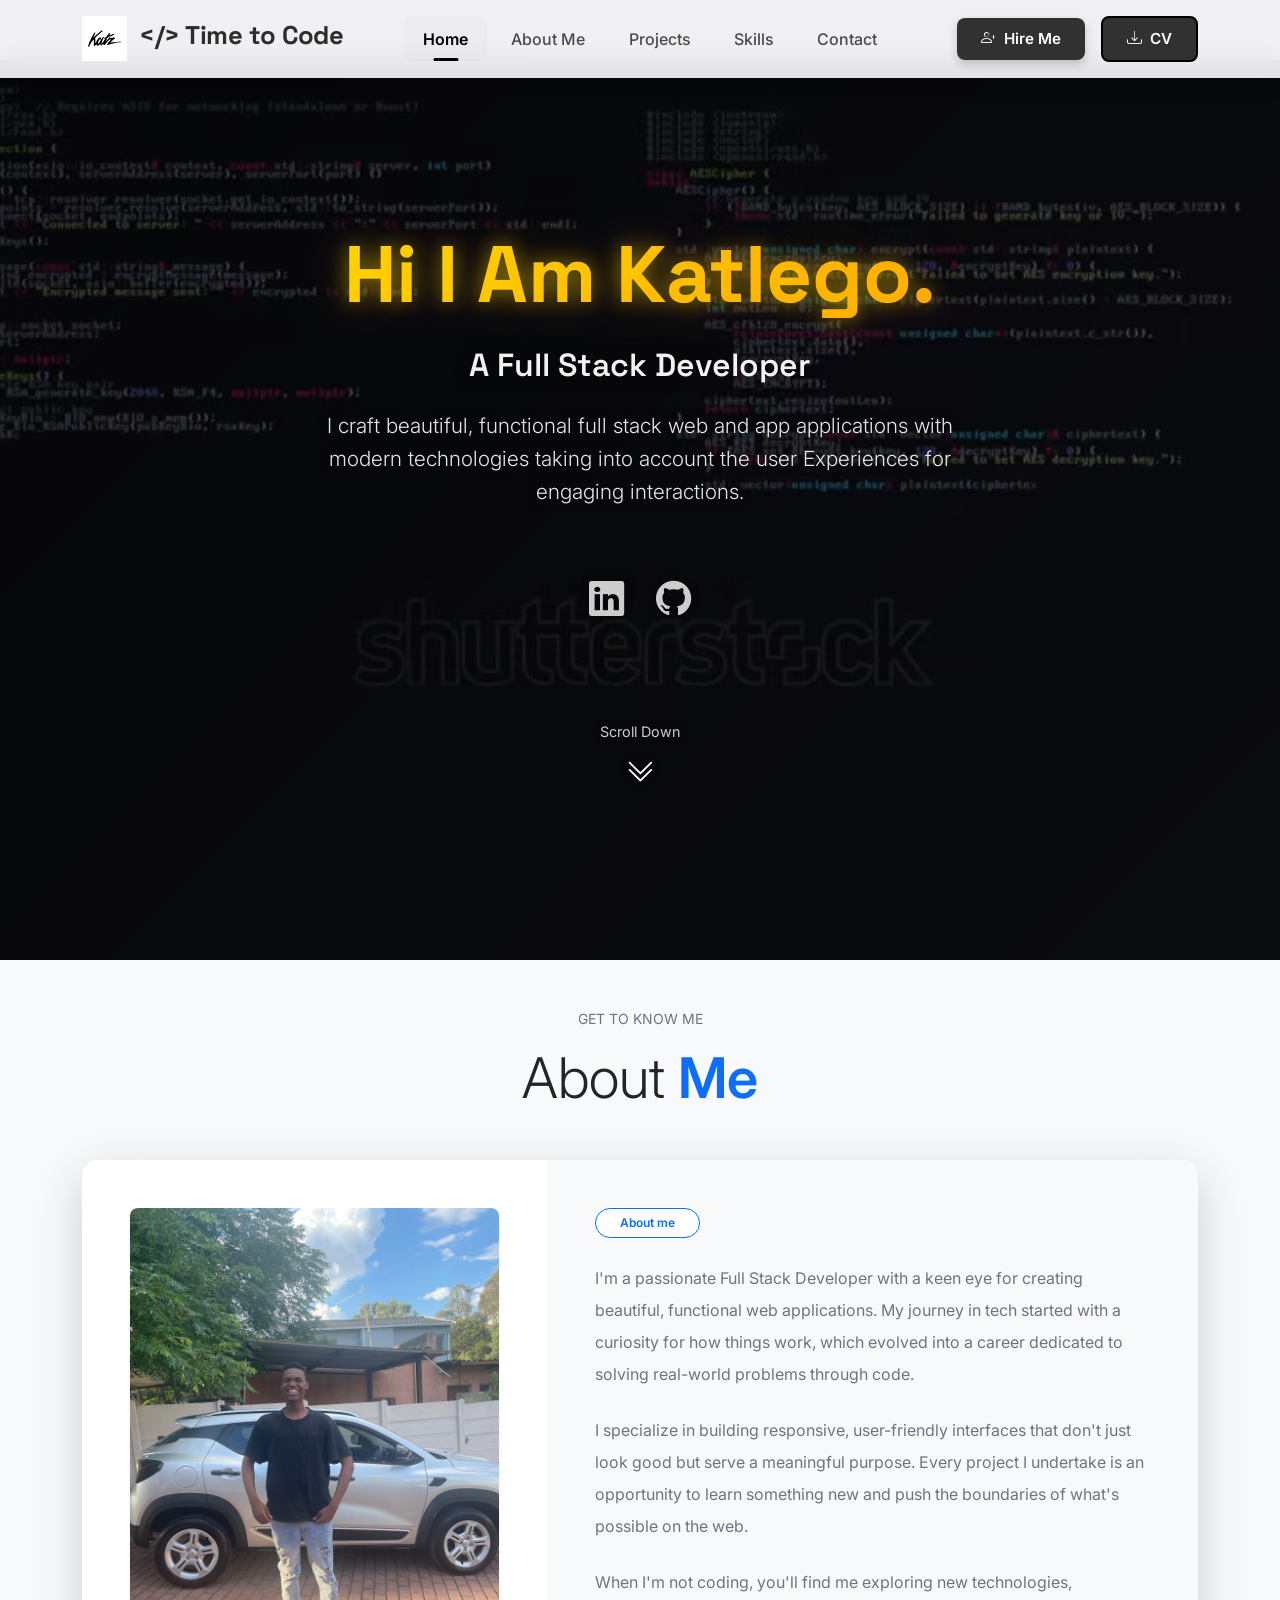
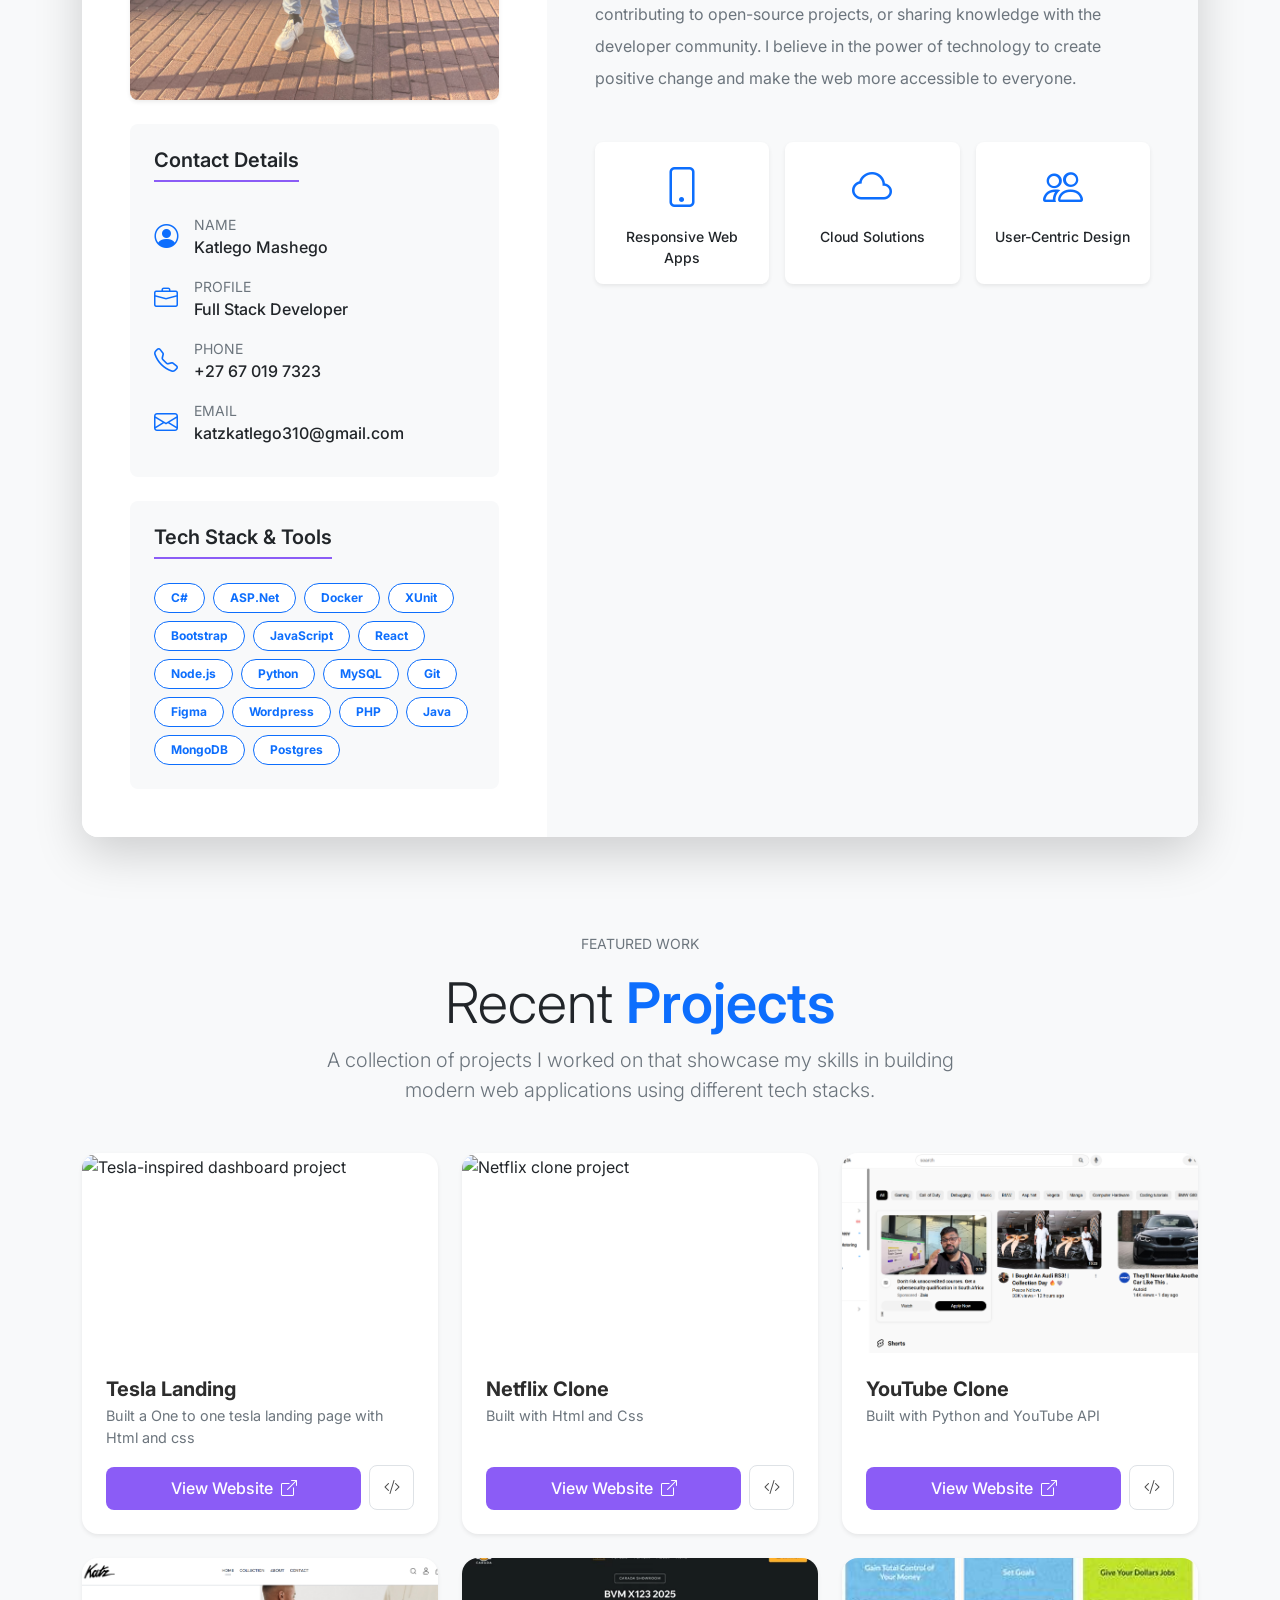
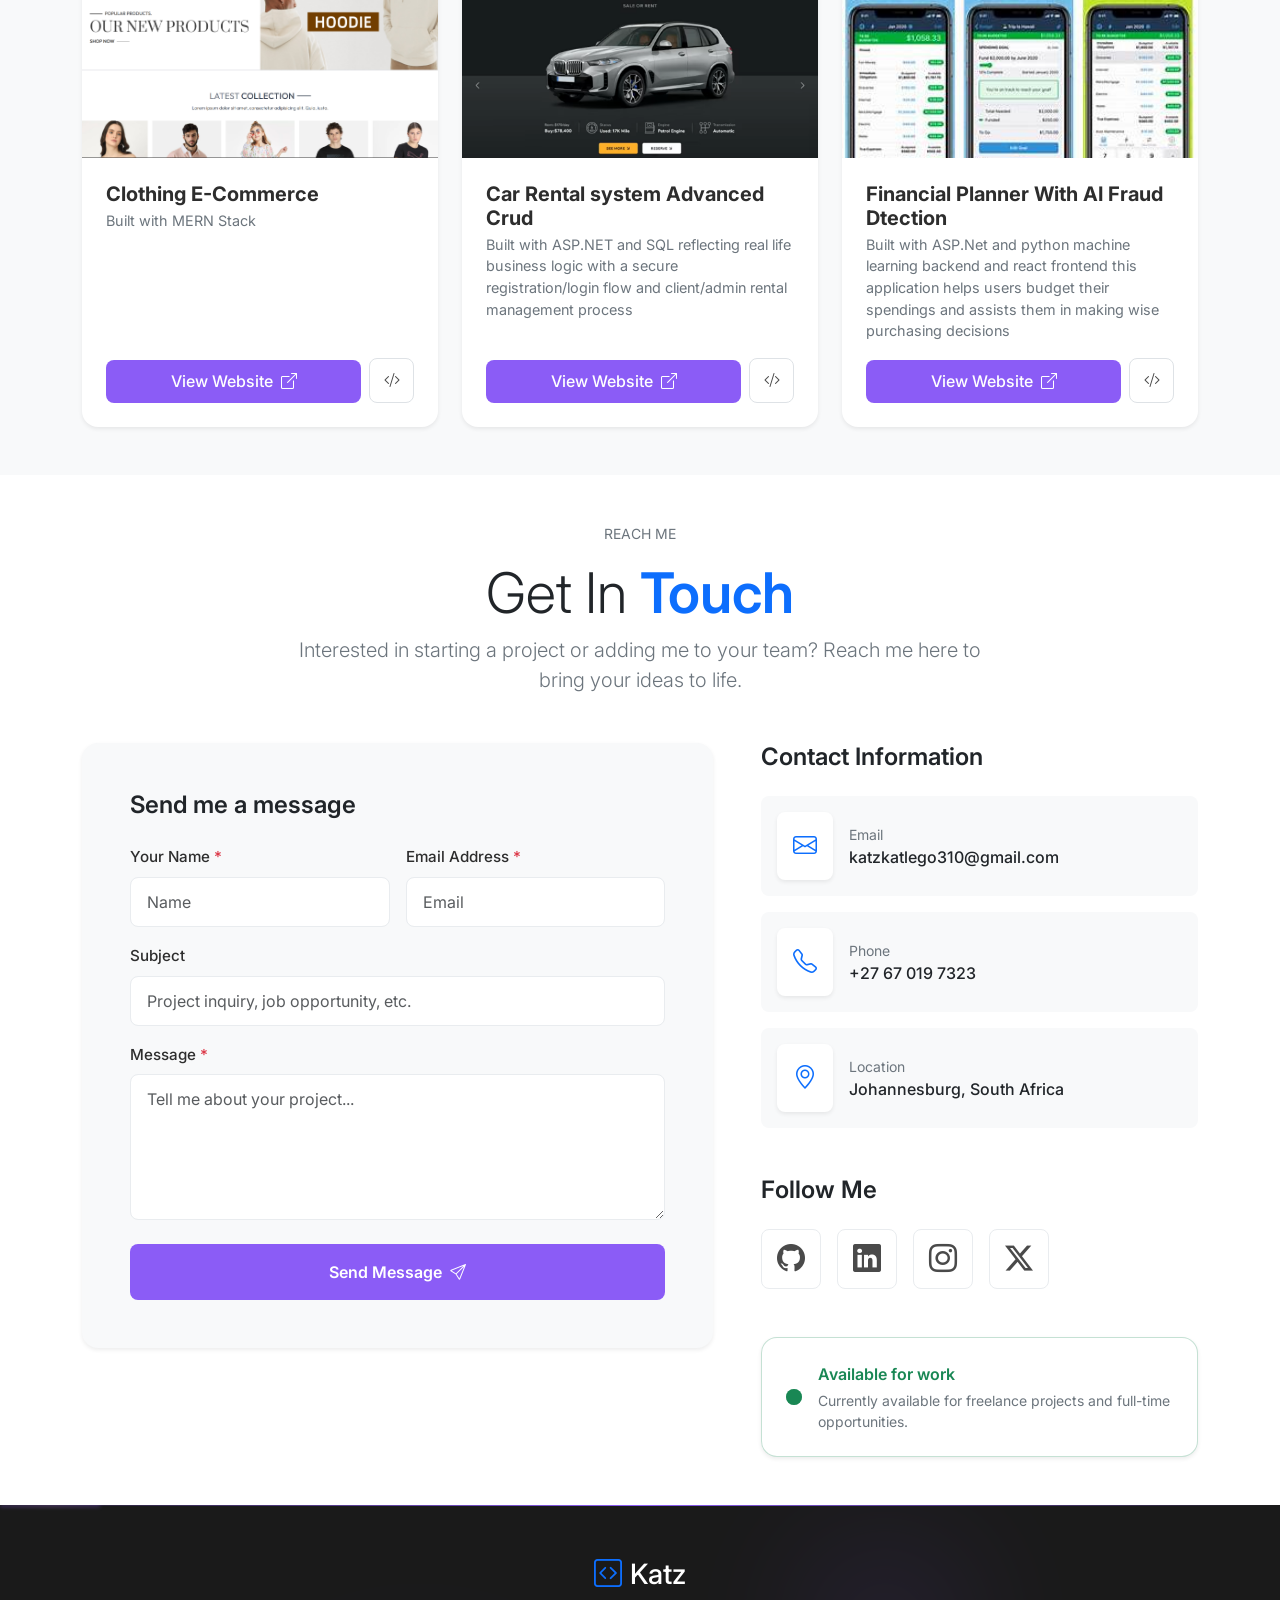
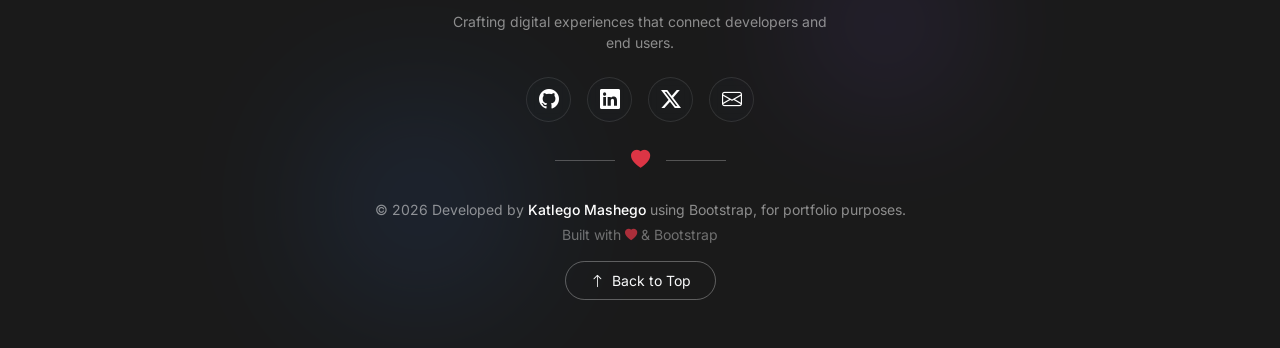
==== Index.html @ 9837f553 "Portfolio main content" ====
<!DOCTYPE html>
<html lang="en">
<head>
    <meta charset="UTF-8">
    <meta name="viewport" content="width=device-width, initial-scale=1.0">
    <title>Clone your future</title>
    
    <!-- Google Fonts -->
    <link rel="preconnect" href="https://fonts.googleapis.com">
    <link rel="preconnect" href="https://fonts.gstatic.com" crossorigin>
    <link href="https://fonts.googleapis.com/css2?family=Inter:opsz,wght@14..32,300;14..32,400;14..32,500;14..32,600;14..32,700&family=Space+Grotesk:wght@400;500;600;700&display=swap" rel="stylesheet">
    
    <!-- Bootstrap CSS -->
    <link href="https://cdn.jsdelivr.net/npm/bootstrap@5.0.2/dist/css/bootstrap.min.css" rel="stylesheet">
    
    <!-- Bootstrap Icons -->
    <link rel="stylesheet" href="https://cdn.jsdelivr.net/npm/bootstrap-icons@1.11.3/font/bootstrap-icons.min.css">
    
   <link rel="stylesheet" href="style.css">
</head>
<body >
    <!-- Fixed Navbar with Shadow -->
    <div class="navbar-custom">
        <div class="container">
            <div class="d-flex justify-content-between align-items-center w-100">
                <!-- Logo with Image -->
                <div class="logo-container">
                    <img src="Repository/KatzLogo.jpg" alt="Logo" class="logo-image">
                    <h3 class="logo-text">
                        &lt;/&gt; Time to Code
                    </h3>
                </div>
                
                <!-- Navigation Links (hidden on mobile) -->
                <nav class="nav-links">
                    <a class="nav-link-custom active" href="#">Home</a>
                    <a class="nav-link-custom" href="#">About Me</a>
                    <a class="nav-link-custom" href="#">Projects</a>
                    <a class="nav-link-custom" href="#">Skills</a>
                    <a class="nav-link-custom" href="#">Contact</a>
                </nav>
                
                <!-- Mobile CSS Hamburger Menu trick -->
                <div class="d-flex align-items-center">
                    <!-- Button Group (visible on desktop/tablet) -->
                    <div class="button-group">
                        <a href="#" class="btn-hire text-decoration-none">
                            <i class="bi bi-person-plus me-2"></i>Hire Me
                        </a>
                        <a href="#" class="btn-cv text-decoration-none">
                            <i class="bi bi-download me-2"></i>CV
                        </a>
                    </div>
                    
                  
                    <input type="checkbox" id="menuToggle" class="menu-checkbox">
                    <label for="menuToggle" class="menu-icon">
                        <i class="bi bi-list"></i>
                    </label>
                    
                    <!-- Mobile Menu (controlled by checkbox) -->
                    <div class="mobile-menu">
                        <a class="nav-link-custom active" href="#">Home</a>
                        <a class="nav-link-custom" href="#">About Me</a>
                        <a class="nav-link-custom" href="#">Projects</a>
                        <a class="nav-link-custom" href="#">Skills</a>
                        <a class="nav-link-custom" href="#">Contact</a>
                        <div class="d-flex flex-column mt-3">
                            <a href="#" class="btn-hire text-decoration-none text-center mb-2">Hire Me</a>
                            <a href="#" class="btn-cv text-decoration-none text-center">Download CV</a>
                        </div>
                    </div>
                </div>
            </div>
        </div>
    </div>

    
   
   <!-- Main Hero Section -->
<main class="hero-section">
    
    <!-- Video Background -->
    <video class="hero-video" autoplay muted loop>
        <source src="Repository/Banner.webm" type="video/webm">
        Your browser does not support the video tag.
    </video>
    
    <!-- Dark Overlay  -->
    <div class="hero-overlay"></div>
    
    <!-- Content -->
    <div class="hero-content">
        <div class="hero-inner">  
            <h1>Hi I Am Katlego.</h1>
            <h3>A Full Stack Developer</h3>
            <p class="lead">I craft beautiful, functional full stack web and app applications with modern technologies taking into account the user Experiences for engaging interactions.</p>
            
            <!-- Social Icons -->
            <div class="social-icons">
                <a href="www.linkedin.com/in/katlego-mashego-651a83250"><i class="bi bi-linkedin"></i></a>
                <a href="https://github.com/Katzthegrey"><i class="bi bi-github"></i></a>
            </div>
            
            <!-- Scroll Indicator -->
            <a href="#next" class="scroll-indicator">
                <small>Scroll Down</small>
                <i class="bi bi-chevron-double-down"></i>
            </a>
        </div> 
    </div>
</main>
<!-- ===== ABOUT SECTION ===== -->
<section id="about" class="py-5 bg-light">
    <div class="container">
        <!-- Section Header -->
        <div class="text-center mb-5">
            <span class="d-block text-uppercase small tracking-wide text-secondary mb-3">Get To Know Me</span>
            <h2 class="display-4 fw-light">About <span class="fw-semibold text-primary">Me</span></h2>
        </div>

        <!-- Two Column Card -->
        <div class="card border-0 shadow-lg rounded-4 overflow-hidden">
            <div class="row g-0">
                <!-- Left Column -->
                <div class="col-lg-5 p-4 p-lg-5 bg-white">
                    <!-- Profile Image -->
                    <div class="rounded-3 overflow-hidden mb-4 shadow-sm">
                        <img src="Repository/IMG_0585.jpg" alt="Profile" class="img-fluid w-100">
                    </div>
                    
                    <!-- Contact Details -->
                    <div class="bg-light rounded-3 p-4 mb-4">
                        <h3 class="h5 fw-semibold mb-4 pb-2 border-bottom border-2" style="border-color: #8B5CF6 !important; width: fit-content;">
                            Contact Details
                        </h3>
                        
                        <div class="d-flex align-items-center gap-3 py-2 border-bottom border-light">
                            <i class="bi bi-person-circle fs-4 text-primary"></i>
                            <div>
                                <span class="d-block small text-secondary text-uppercase">Name</span>
                                <span class="fw-medium">Katlego Mashego</span>
                            </div>
                        </div>
                        
                        <div class="d-flex align-items-center gap-3 py-2 border-bottom border-light">
                            <i class="bi bi-briefcase fs-4 text-primary"></i>
                            <div>
                                <span class="d-block small text-secondary text-uppercase">Profile</span>
                                <span class="fw-medium">Full Stack Developer</span>
                            </div>
                        </div>
                        
                        <div class="d-flex align-items-center gap-3 py-2 border-bottom border-light">
                            <i class="bi bi-telephone fs-4 text-primary"></i>
                            <div>
                                <span class="d-block small text-secondary text-uppercase">Phone</span>
                                <span class="fw-medium">+27 67 019 7323</span>
                            </div>
                        </div>
                        
                        <div class="d-flex align-items-center gap-3 py-2">
                            <i class="bi bi-envelope fs-4 text-primary"></i>
                            <div>
                                <span class="d-block small text-secondary text-uppercase">Email</span>
                                <span class="fw-medium">katzkatlego310@gmail.com</span>
                            </div>
                        </div>
                    </div>

                    <!-- Skills Badges -->
                    <div class="bg-light rounded-3 p-4">
                        <h3 class="h5 fw-semibold mb-4 pb-2 border-bottom border-2" style="border-color: #8B5CF6 !important; width: fit-content;">
                            Tech Stack & Tools
                        </h3>
                        <div class="d-flex flex-wrap gap-2">
                            <span class="badge bg-white text-primary border border-primary rounded-pill px-3 py-2">C#</span>
                            <span class="badge bg-white text-primary border border-primary rounded-pill px-3 py-2">ASP.Net</span>
                            <span class="badge bg-white text-primary border border-primary rounded-pill px-3 py-2">Docker</span>
                            <span class="badge bg-white text-primary border border-primary rounded-pill px-3 py-2">XUnit</span>
                            <span class="badge bg-white text-primary border border-primary rounded-pill px-3 py-2">Bootstrap</span>
                            <span class="badge bg-white text-primary border border-primary rounded-pill px-3 py-2">JavaScript</span>
                            <span class="badge bg-white text-primary border border-primary rounded-pill px-3 py-2">React</span>
                            <span class="badge bg-white text-primary border border-primary rounded-pill px-3 py-2">Node.js</span>
                            <span class="badge bg-white text-primary border border-primary rounded-pill px-3 py-2">Python</span>
                            <span class="badge bg-white text-primary border border-primary rounded-pill px-3 py-2">MySQL</span>
                            <span class="badge bg-white text-primary border border-primary rounded-pill px-3 py-2">Git</span>
                            <span class="badge bg-white text-primary border border-primary rounded-pill px-3 py-2">Figma</span>
                            <span class="badge bg-white text-primary border border-primary rounded-pill px-3 py-2">Wordpress</span>
                            <span class="badge bg-white text-primary border border-primary rounded-pill px-3 py-2">PHP</span>
                            <span class="badge bg-white text-primary border border-primary rounded-pill px-3 py-2">Java</span>
                            <span class="badge bg-white text-primary border border-primary rounded-pill px-3 py-2">MongoDB</span>
                            <span class="badge bg-white text-primary border border-primary rounded-pill px-3 py-2">Postgres</span>
                            
                            
                            
                            
                        </div>
                    </div>
                </div>

                <!-- Right Column -->
                <div class="col-lg-7 p-4 p-lg-5 bg-light">
                    <!-- About Highlight Label -->
                    <div class="mb-4">
                        <span class="badge bg-white text-primary border border-primary rounded-pill px-4 py-2 fw-semibold">
                            About me
                        </span>
                    </div>
                    
                    <!-- About Text -->
                    <p class="text-secondary mb-4 lh-lg">
                        I'm a passionate Full Stack Developer with a keen eye for creating beautiful, 
                        functional web applications. My journey in tech started with a curiosity for 
                        how things work, which evolved into a career dedicated to solving real-world 
                        problems through code.
                    </p>
                    
                    <p class="text-secondary mb-4 lh-lg">
                        I specialize in building responsive, user-friendly interfaces that don't just 
                        look good but serve a meaningful purpose. Every project I undertake is an 
                        opportunity to learn something new and push the boundaries of what's possible 
                        on the web.
                    </p>
                    
                    <p class="text-secondary mb-5 lh-lg">
                        When I'm not coding, you'll find me exploring new technologies, contributing 
                        to open-source projects, or sharing knowledge with the developer community. 
                        I believe in the power of technology to create positive change and make the 
                        web more accessible to everyone.
                    </p>
                    
                    <!-- Passion Items using Bootstrap Icons and Cards -->
                    <div class="row g-3">
                        <div class="col-md-4">
                            <div class="card h-100 border-0 bg-white shadow-sm rounded-3 text-center p-3">
                                <i class="bi bi-phone fs-1 text-primary mb-2"></i>
                                <span class="small fw-medium">Responsive Web Apps</span>
                            </div>
                        </div>
                        <div class="col-md-4">
                            <div class="card h-100 border-0 bg-white shadow-sm rounded-3 text-center p-3">
                                <i class="bi bi-cloud fs-1 text-primary mb-2"></i>
                                <span class="small fw-medium">Cloud Solutions</span>
                            </div>
                        </div>
                        <div class="col-md-4">
                            <div class="card h-100 border-0 bg-white shadow-sm rounded-3 text-center p-3">
                                <i class="bi bi-people fs-1 text-primary mb-2"></i>
                                <span class="small fw-medium">User-Centric Design</span>
                            </div>
                        </div>
                    </div>
                </div>
            </div>
        </div>
    </div>
</section>

<!--======Selected Projects========-->
<section id="projects" class="projects-section py-5 bg-light">
    <div class="container">
        <!-- Section Header -->
        <div class="text-center mb-5">
            <span class="d-block text-uppercase small tracking-wide text-secondary mb-3">Featured Work</span>
            <h2 class="display-4 fw-light">Recent <span class="fw-semibold text-primary">Projects</span></h2>
            <p class="lead text-secondary mx-auto" style="max-width: 700px;">
                A collection of projects I worked on that showcase my skills in building
                modern web applications using different tech stacks.
            </p>
        </div>

        <!-- Projects Grid - 3 columns on large, 2 on medium, 1 on small -->
        <div class="row g-4">
            <!-- Project Card 1 - Tesla -->
            <div class="col-lg-4 col-md-6">
                <div class="card project-card h-100 border-0 shadow-sm">
                    <!-- Banner Image -->
                    <div class="project-image-wrapper">
                        <img src="https://images.unsplash.com/photo-1617788138017-80ad40651399?ixlib=rb-4.0.3&auto=format&fit=crop&w=800&q=80" 
                             class="card-img-top project-image" 
                             alt="Tesla-inspired dashboard project">
                    </div>
                    
                    <div class="card-body">
                        <!-- Title and Subtitle -->
                        <h5 class="card-title fw-bold mb-1">Tesla Landing</h5>
                        <p class="card-text small text-secondary mb-3">Built a One to one tesla landing page with Html and css</p>
                        
                        <!-- Buttons -->
                        <div class="d-flex gap-2">
                            <a href="https://katlegomashego-ecars.netlify.app" class="btn btn-primary flex-grow-1 d-flex align-items-center justify-content-center gap-2">
                                View Website <i class="bi bi-box-arrow-up-right"></i>
                            </a>
                            <a href="https://github.com/Katzthegrey/Tesla-Landing" class="btn btn-outline-secondary d-flex align-items-center justify-content-center" style="width: 45px;">
                                <i class="bi bi-code-slash"></i>
                            </a>
                        </div>
                    </div>
                </div>
            </div>

            <!-- Project Card 2 - Netflix -->
            <div class="col-lg-4 col-md-6">
                <div class="card project-card h-100 border-0 shadow-sm">
                    <div class="project-image-wrapper">
                        <img src="https://images.unsplash.com/photo-1574375927938-d5a98e8ffe85?ixlib=rb-4.0.3&auto=format&fit=crop&w=800&q=80" 
                             class="card-img-top project-image" 
                             alt="Netflix clone project">
                    </div>
                    
                    <div class="card-body">
                        <h5 class="card-title fw-bold mb-1">Netflix Clone</h5>
                        <p class="card-text small text-secondary mb-3">Built with Html and Css</p>
                        
                        <div class="d-flex gap-2">
                            <a href="#" class="btn btn-primary flex-grow-1 d-flex align-items-center justify-content-center gap-2">
                                View Website <i class="bi bi-box-arrow-up-right"></i>
                            </a>
                            <a href="#" class="btn btn-outline-secondary d-flex align-items-center justify-content-center" style="width: 45px;">
                                <i class="bi bi-code-slash"></i>
                            </a>
                        </div>
                    </div>
                </div>
            </div>

            <!-- Project Card 3 - YouTube -->
            <div class="col-lg-4 col-md-6">
                <div class="card project-card h-100 border-0 shadow-sm">
                    <div class="project-image-wrapper">
                        <img src="Repository/Screenshot 2026-03-16 195232.png" 
                             class="card-img-top project-image" 
                             alt="YouTube analytics project">
                    </div>
                    
                    <div class="card-body">
                        <h5 class="card-title fw-bold mb-1">YouTube Clone</h5>
                        <p class="card-text small text-secondary mb-3">Built with Python and YouTube API</p>
                        
                        <div class="d-flex gap-2">
                            <a href="https://katz-viewtube.netlify.app/" class="btn btn-primary flex-grow-1 d-flex align-items-center justify-content-center gap-2">
                                View Website <i class="bi bi-box-arrow-up-right"></i>
                            </a>
                            <a href="https://github.com/Katzthegrey/Katz-Youtube-clone" class="btn btn-outline-secondary d-flex align-items-center justify-content-center" style="width: 45px;">
                                <i class="bi bi-code-slash"></i>
                            </a>
                        </div>
                    </div>
                </div>
            </div>

            <!-- Project Card 4 - E-Commerce Platform -->
            <div class="col-lg-4 col-md-6">
                <div class="card project-card h-100 border-0 shadow-sm">
                    <div class="project-image-wrapper">
                        <img src="Repository/Screenshot 2025-09-29 151809.png" 
                             class="card-img-top project-image" 
                             alt="E-commerce platform project">
                    </div>
                    
                    <div class="card-body">
                        <h5 class="card-title fw-bold mb-1">Clothing E-Commerce</h5>
                        <p class="card-text small text-secondary mb-3">Built with MERN Stack</p>
                        
                        <div class="d-flex gap-2">
                            <a href="#" class="btn btn-primary flex-grow-1 d-flex align-items-center justify-content-center gap-2">
                                View Website <i class="bi bi-box-arrow-up-right"></i>
                            </a>
                            <a href="#" class="btn btn-outline-secondary d-flex align-items-center justify-content-center" style="width: 45px;">
                                <i class="bi bi-code-slash"></i>
                            </a>
                        </div>
                    </div>
                </div>
            </div>

            <!-- Project Card 5 - Car Rental App -->
            <div class="col-lg-4 col-md-6">
                <div class="card project-card h-100 border-0 shadow-sm">
                    <div class="project-image-wrapper">
                        <img src="Repository/Screenshot 2025-10-05 210710.png" 
                             class="card-img-top project-image" 
                             alt="Task management application">
                    </div>
                    
                    <div class="card-body">
                        <h5 class="card-title fw-bold mb-1">Car Rental system Advanced Crud</h5>
                        <p class="card-text small text-secondary mb-3">Built with ASP.NET and SQL reflecting real life business logic with a secure registration/login flow and client/admin rental management process</p>
                        
                        <div class="d-flex gap-2">
                            <a href="#" class="btn btn-primary flex-grow-1 d-flex align-items-center justify-content-center gap-2">
                                View Website <i class="bi bi-box-arrow-up-right"></i>
                            </a>
                            <a href="https://github.com/Katzthegrey/CarRentalApp" class="btn btn-outline-secondary d-flex align-items-center justify-content-center" style="width: 45px;">
                                <i class="bi bi-code-slash"></i>
                            </a>
                        </div>
                    </div>
                </div>
            </div>

            <!-- Project Card 6 - SmartFintech App -->
            <div class="col-lg-4 col-md-6">
                <div class="card project-card h-100 border-0 shadow-sm">
                    <div class="project-image-wrapper">
                        <img src="Repository/OIP.jpg" 
                             class="card-img-top project-image" 
                             alt="Weather application interface">
                    </div>
                    
                    <div class="card-body">
                        <h5 class="card-title fw-bold mb-1">Financial Planner With AI Fraud Dtection</h5>
                        <p class="card-text small text-secondary mb-3">Built with ASP.Net and python machine learning backend and react frontend this application helps users budget their spendings and assists them in making wise purchasing decisions</p>
                        
                        <div class="d-flex gap-2">
                            <a href="#" class="btn btn-primary flex-grow-1 d-flex align-items-center justify-content-center gap-2">
                                View Website <i class="bi bi-box-arrow-up-right"></i>
                            </a>
                            <a href="https://github.com/Katzthegrey/SmartFintech" class="btn btn-outline-secondary d-flex align-items-center justify-content-center" style="width: 45px;">
                                <i class="bi bi-code-slash"></i>
                            </a>
                        </div>
                    </div>
                </div>
            </div>
        </div>
    </div>
</section>

<!--====Contact Section=====-->
<section id="contact" class="contact-section py-5 bg-white">
    <div class="container">
        <!-- Section Header -->
        <div class="text-center mb-5">
            <span class="d-block text-uppercase small tracking-wide text-secondary mb-3">Reach Me</span>
            <h2 class="display-4 fw-light">Get In <span class="fw-semibold text-primary">Touch</span></h2>
            <p class="lead text-secondary mx-auto" style="max-width: 700px;">
                Interested in starting a project or adding me to your team? Reach me 
                here to bring your ideas to life.
            </p>
        </div>

        <!-- Two Column Layout -->
        <div class="row g-5">
            <!-- Left Column - Contact Form -->
            <div class="col-lg-7">
                <div class="card border-0 shadow-sm rounded-4 p-4 p-lg-5 bg-light">
                    <h3 class="h4 fw-semibold mb-4">Send me a message</h3>
                    
                    <form class="needs-validation" novalidate>
                        <!-- Name and Email Row -->
                        <div class="row g-3 mb-3">
                            <div class="col-md-6">
                                <label for="name" class="form-label fw-medium">Your Name <span class="text-danger">*</span></label>
                                <input type="text" class="form-control form-control-lg rounded-3" id="name" placeholder="Name" required>
                                <div class="invalid-feedback">Please enter your name.</div>
                            </div>
                            <div class="col-md-6">
                                <label for="email" class="form-label fw-medium">Email Address <span class="text-danger">*</span></label>
                                <input type="email" class="form-control form-control-lg rounded-3" id="email" placeholder="Email" required>
                                <div class="invalid-feedback">Please enter a valid email address.</div>
                            </div>
                        </div>

                        <!-- Subject Field -->
                        <div class="mb-3">
                            <label for="subject" class="form-label fw-medium">Subject</label>
                            <input type="text" class="form-control form-control-lg rounded-3" id="subject" placeholder="Project inquiry, job opportunity, etc.">
                        </div>

                        <!-- Message Field -->
                        <div class="mb-4">
                            <label for="message" class="form-label fw-medium">Message <span class="text-danger">*</span></label>
                            <textarea class="form-control form-control-lg rounded-3" id="message" rows="5" placeholder="Tell me about your project..." required></textarea>
                            <div class="invalid-feedback">Please enter your message.</div>
                        </div>

                        <!-- Submit Button -->
                        <button type="submit" class="btn btn-primary w-100 py-3 rounded-3 fw-semibold d-flex align-items-center justify-content-center gap-2">
                            Send Message <i class="bi bi-send"></i>
                        </button>
                    </form>
                </div>
            </div>

            <!-- Right Column - Contact Info & Social -->
            <div class="col-lg-5">
                <!-- Contact Information -->
                <div class="mb-5">
                    <h3 class="h4 fw-semibold mb-4">Contact Information</h3>
                    
                    <div class="d-flex align-items-center gap-3 p-3 bg-light rounded-3 mb-3">
                        <div class="bg-white p-3 rounded-3 shadow-sm">
                            <i class="bi bi-envelope text-primary fs-4"></i>
                        </div>
                        <div>
                            <span class="small text-secondary d-block">Email</span>
                            <span class="fw-medium">katzkatlego310@gmail.com</span>
                        </div>
                    </div>
                    
                    <div class="d-flex align-items-center gap-3 p-3 bg-light rounded-3 mb-3">
                        <div class="bg-white p-3 rounded-3 shadow-sm">
                            <i class="bi bi-telephone text-primary fs-4"></i>
                        </div>
                        <div>
                            <span class="small text-secondary d-block">Phone</span>
                            <span class="fw-medium">+27 67 019 7323</span>
                        </div>
                    </div>
                    
                    <div class="d-flex align-items-center gap-3 p-3 bg-light rounded-3 mb-3">
                        <div class="bg-white p-3 rounded-3 shadow-sm">
                            <i class="bi bi-geo-alt text-primary fs-4"></i>
                        </div>
                        <div>
                            <span class="small text-secondary d-block">Location</span>
                            <span class="fw-medium">Johannesburg, South Africa</span>
                        </div>
                    </div>
                </div>

                <!-- Social Icons Row -->
                <div class="mb-5">
                    <h3 class="h4 fw-semibold mb-4">Follow Me</h3>
                    <div class="d-flex gap-3">
                        <a href="https://github.com/yourusername" target="_blank" rel="noopener noreferrer" 
                           class="btn btn-outline-secondary p-3 rounded-3 d-flex align-items-center justify-content-center" 
                           style="width: 60px; height: 60px;">
                            <i class="bi bi-github fs-3"></i>
                        </a>
                        <a href="https://linkedin.com/in/yourusername" target="_blank" rel="noopener noreferrer" 
                           class="btn btn-outline-secondary p-3 rounded-3 d-flex align-items-center justify-content-center" 
                           style="width: 60px; height: 60px;">
                            <i class="bi bi-linkedin fs-3"></i>
                        </a>
                        <a href="https://instagram.com/yourusername" target="_blank" rel="noopener noreferrer" 
                           class="btn btn-outline-secondary p-3 rounded-3 d-flex align-items-center justify-content-center" 
                           style="width: 60px; height: 60px;">
                            <i class="bi bi-instagram fs-3"></i>
                        </a>
                        <a href="https://twitter.com/yourusername" target="_blank" rel="noopener noreferrer" 
                           class="btn btn-outline-secondary p-3 rounded-3 d-flex align-items-center justify-content-center" 
                           style="width: 60px; height: 60px;">
                            <i class="bi bi-twitter-x fs-3"></i>
                        </a>
                    </div>
                </div>

                <!-- Availability Status -->
             <div class="bg-white border border-success border-opacity-25 rounded-4 p-4 shadow-sm">
    <div class="d-flex align-items-center gap-3">
        <!-- Animated dot -->
        <div class="position-relative">
            <div class="bg-success rounded-circle" style="width: 16px; height: 16px;"></div>
            <div class="position-absolute top-0 start-0 bg-success rounded-circle opacity-50" 
                 style="width: 16px; height: 16px; animation: pulse 2s infinite;"></div>
        </div>
        <div>
            <span class="fw-semibold text-success d-block">Available for work</span>
            <p class="text-secondary small mb-0 mt-1">
                Currently available for freelance projects and full-time opportunities.
            </p>
        </div>
    </div>
             </div>
            </div>
        </div>
    </div>
</section>

<!--===Footer===-->
<footer class="footer-section bg-dark text-white py-5 position-relative overflow-hidden">
    <div class="footer-gradient-line"></div>   
    <!-- Background Elements -->
    <div class="footer-bg-elements"></div>

    <div class="container position-relative z-3">
        <!-- Main Footer Content -->
        <div class="text-center">
            <!-- Logo -->
            <div class="mb-4">
                <div class="d-inline-flex align-items-center gap-2 mb-3">
                    <div class="text-primary spinning-icon">
                        <i class="bi bi-code-square fs-3"></i>
                    </div>
                    <span class="fs-3 fw-medium">Katz</span>
                </div>
                <p class="text-white-50 small mx-auto" style="max-width: 400px;">
                    Crafting digital experiences that connect developers and end users.
                </p>
            </div>

            <!-- Social Links -->
            <div class="d-flex justify-content-center gap-3 mb-4">
                <a href="https://github.com/yourusername" 
                   target="_blank" 
                   rel="noopener noreferrer"
                   class="social-icon-link bg-dark bg-opacity-25 rounded-circle d-flex align-items-center justify-content-center"
                   style="width: 45px; height: 45px;">
                    <i class="bi bi-github fs-5"></i>
                </a>
                <a href="https://linkedin.com/in/yourusername" 
                   target="_blank" 
                   rel="noopener noreferrer"
                   class="social-icon-link bg-dark bg-opacity-25 rounded-circle d-flex align-items-center justify-content-center"
                   style="width: 45px; height: 45px;">
                    <i class="bi bi-linkedin fs-5"></i>
                </a>
                <a href="https://twitter.com/yourusername" 
                   target="_blank" 
                   rel="noopener noreferrer"
                   class="social-icon-link bg-dark bg-opacity-25 rounded-circle d-flex align-items-center justify-content-center"
                   style="width: 45px; height: 45px;">
                    <i class="bi bi-twitter-x fs-5"></i>
                </a>
                <a href="mailto:katzkatlego310@gmail.com" 
                   class="social-icon-link bg-dark bg-opacity-25 rounded-circle d-flex align-items-center justify-content-center"
                   style="width: 45px; height: 45px;">
                    <i class="bi bi-envelope fs-5"></i>
                </a>
            </div>

            <!-- Divider with Heart -->
            <div class="d-flex align-items-center justify-content-center gap-3 mb-4">
                <div class="bg-white bg-opacity-25" style="width: 60px; height: 1px;"></div>
                <div class="text-danger beating-heart">
                    <i class="bi bi-heart-fill"></i>
                </div>
                <div class="bg-white bg-opacity-25" style="width: 60px; height: 1px;"></div>
            </div>

            <!-- Copyright Text (matches rubric requirement) -->
            <div class="mb-3">
                <p class="text-white-50 small mb-1">
                    © 2026 Developed by <span class="text-white fw-medium">Katlego Mashego</span> using Bootstrap, for portfolio purposes.
                </p>
                <p class="text-white-50 small opacity-75">
                    Built with <i class="bi bi-heart-fill text-danger small"></i> & Bootstrap
                </p>
            </div>

            <!-- Back to Top Button -->
            <button class="btn btn-outline-light btn-sm rounded-pill px-4 py-2 d-inline-flex align-items-center gap-2 mx-auto back-to-top-btn">
                <i class="bi bi-arrow-up"></i>
                <span>Back to Top</span>
            </button>
        </div>
    </div>
</footer>
    
</body>
</html>
---- style.css ----
/* ===== RESET & BASE STYLES ===== */
* {
    margin: 0;
    padding: 0;
    box-sizing: border-box;
}

body {
    font-family: 'Inter', sans-serif;
    background: #f8f9fa;
    min-height: 200vh; 
    padding-top: 60px;
}

/* ===== NAVBAR STYLES ===== */
.navbar-custom {
    position: fixed;
    top: 0;
    left: 0;
    width: 100%;
    z-index: 1000;
    background-color: rgba(240, 240, 242, 0.95);
    backdrop-filter: blur(10px);
    padding: 1rem 0;
    box-shadow: 0 4px 20px rgba(0, 0, 0, 0.1);
    transition: all 0.3s ease;
}

.logo-container {
    display: flex;
    align-items: center;
    gap: 12px;
}

.logo-image {
    height: 45px;
    width: auto;
    object-fit: contain;
}

.logo-text {
    font-family: 'Space Grotesk', sans-serif;
    font-size: 1.6rem;
    font-weight: 700;
    color: #2d2d2d;
    letter-spacing: -0.5px;
}

.nav-links {
    display: flex;
    align-items: center;
    gap: 0.3rem;
    margin: 0 2rem;
}

.nav-link-custom {
    position: relative;
    color: #4a4a4a !important;
    font-weight: 500;
    font-size: 1rem;
    text-decoration: none;
    padding: 0.6rem 1.2rem !important;
    border-radius: 8px;
    transition: all 0.3s ease;
}

.nav-link-custom:hover {
    color: #000 !important;
    background-color: rgba(0, 0, 0, 0.03);
}

.nav-link-custom.active {
    color: #000 !important;
    font-weight: 600;
    background-color: rgba(0, 0, 0, 0.02);
}

.nav-link-custom.active::after {
    content: '';
    position: absolute;
    bottom: 0;
    left: 50%;
    transform: translateX(-50%);
    width: 25px;
    height: 3px;
    background: black;
    border-radius: 3px;
}

.button-group {
    display: flex;
    align-items: center;
    gap: 0.5rem;
}

.btn-hire, .btn-cv {
    display: inline-block;
    padding: 0.6rem 1.5rem;
    border-radius: 8px;
    font-weight: 600;
    font-size: 0.95rem;
    transition: all 0.3s ease;
}

.btn-hire {
    background: rgb(50, 49, 49);
    color: white;
    border: none;
    margin-right: 0.5rem;
    box-shadow: 0 4px 10px rgba(0, 0, 0, 0.2);
}

.btn-hire:hover, .btn-cv:hover {
    transform: translateY(-2px);
    color: white;
}

.btn-hire:hover {
    box-shadow: 0 6px 15px rgba(0, 0, 0, 0.3);
}

.btn-cv {
    background-color: rgb(50, 49, 49);
    color: white;
    border: 2px solid black;
}

.btn-cv:hover {
    background: rgb(21, 21, 21);
    border-color: black;
    box-shadow: 0 4px 10px rgba(0, 0, 0, 0.2);
}

/* ===== HAMBURGER MENU (NO JS) ===== */
.menu-checkbox {
    display: none;
}

.menu-icon {
    display: none;
    font-size: 2rem;
    color: #4a4a4a;
    cursor: pointer;
    margin-left: 1rem;
}

.mobile-menu {
    display: none;
    position: fixed;
    top: 80px;
    left: 20px;
    right: 20px;
    z-index: 999;
    background: white;
    padding: 1.5rem;
    border-radius: 16px;
    border: 1px solid rgba(0, 0, 0, 0.05);
    box-shadow: 0 10px 40px rgba(0, 0, 0, 0.15);
    opacity: 0;
    transform: translateY(-20px);
    transition: all 0.3s ease;
}

.mobile-menu .nav-link-custom {
    display: block;
    padding: 1rem !important;
    text-align: center;
    border-bottom: 1px solid #eee;
}

.mobile-menu .nav-link-custom:last-child {
    border-bottom: none;
}

.mobile-menu .btn-hire,
.mobile-menu .btn-cv {
    display: block;
    text-align: center;
    margin: 0.5rem 0;
    width: 100%;
}

.menu-checkbox:checked ~ .mobile-menu {
    display: block;
    opacity: 1;
    transform: translateY(0);
}

.menu-checkbox:checked + .menu-icon i::before {
    content: "\F62A";
}

/* ===== HERO SECTION ===== */
.hero-section {
    position: relative;
    min-height: 100vh;
    overflow: hidden;
    display: flex;
    align-items: center;
    justify-content: center;
}

.hero-video {
    position: absolute;
    top: 0;
    left: 0;
    width: 100%;
    height: 100%;
    object-fit: cover;
    z-index: 0;
    animation: slowDrift 25s infinite alternate ease-in-out;
    filter: brightness(1.05) contrast(1.05) saturate(1.1);
}

.hero-overlay {
    position: absolute;
    top: 0;
    left: 0;
    width: 100%;
    height: 100%;
    background: linear-gradient(135deg, rgba(0,0,0,0.7) 0%, rgba(0,0,0,0.5) 100%);
    z-index: 1;
}

.hero-content {
    position: relative;
    z-index: 2;
    width: 100%;
    max-width: 1200px;
    margin: 0 auto;
    padding: 20px;
    color: white;
}

.hero-inner {
    display: flex;
    flex-direction: column;
    justify-content: center;
    align-items: center;
    text-align: center;
}

.hero-content h1 {
    font-family: 'Space Grotesk', sans-serif;
    font-size: 5rem;
    font-weight: 800;
    margin-bottom: 1.5rem;
    background: linear-gradient(135deg, #ffd700 0%, #ffa500 100%);
    -webkit-background-clip: text;
    -webkit-text-fill-color: transparent;
    background-clip: text;
    text-shadow: 0 0 20px rgba(255, 215, 0, 0.5), 0 0 40px rgba(255, 165, 0, 0.3);
    animation: fadeInUp 1s ease;
}

.hero-content h3 {
    font-family: 'Space Grotesk', sans-serif;
    font-size: 2rem;
    font-weight: 600;
    margin-bottom: 1.5rem;
    color: rgba(255, 255, 255, 0.95);
    text-shadow: 0 0 15px rgba(0, 0, 0, 0.5);
    animation: fadeInUp 1s ease 0.2s both;
}

.hero-content .lead {
    max-width: 700px;
    margin: 0 auto 2rem;
    font-size: 1.3rem;
    line-height: 1.6;
    color: rgba(255, 255, 255, 0.9);
    text-shadow: 0 0 10px rgba(0, 0, 0, 0.5);
    animation: fadeInUp 1s ease 0.4s both;
}

.social-icons {
    display: flex;
    gap: 2rem;
    margin-top: 2rem;
    margin-bottom: 4rem;
    animation: fadeInUp 1s ease 0.6s both;
}

.social-icons a {
    color: white;
    font-size: 2.2rem;
    opacity: 0.8;
    transition: all 0.3s ease;
    text-shadow: 0 0 10px rgba(0, 0, 0, 0.5);
}

.social-icons a:hover {
    color: #ffd700;
    opacity: 1;
    transform: translateY(-5px);
}

.scroll-indicator {
    position: relative;
    display: inline-block;
    margin: 2rem auto 0;
    color: white;
    text-decoration: none;
    animation: fadeInUp 1s ease 0.8s both;
    text-shadow: 0 0 10px rgba(0, 0, 0, 0.5);
}

.scroll-indicator:hover {
    color: #ffd700;
}

.scroll-indicator small {
    display: block;
    margin-bottom: 8px;
    font-size: 0.9rem;
    opacity: 0.8;
    transition: opacity 0.3s ease;
}

.scroll-indicator i {
    font-size: 1.8rem;
    animation: bounce 2s infinite;
}

/* ===== ABOUT SECTION - MINIMAL (using Bootstrap utilities) ===== */
.about-section {
    padding: 100px 0;
    background: #f8f9fa;
}

/* Only keeping essential custom styles that can't be done with Bootstrap */
.section-title .highlight {
    font-weight: 600;
    color: #8B5CF6;
}

.contact-title, .skills-title {
    font-size: 1.3rem;
    font-weight: 600;
    color: #2d2d2d;
    position: relative;
    padding-bottom: 10px;
    width: fit-content;
}

.contact-title::after, .skills-title::after {
    content: '';
    position: absolute;
    bottom: 0;
    left: 0;
    width: 50px;
    height: 3px;
    background: linear-gradient(90deg, #8B5CF6, #C084FC);
    border-radius: 3px;
}

.contact-item i {
    font-size: 1.5rem;
    color: #8B5CF6;
    width: 30px;
}

.contact-label {
    font-size: 0.8rem;
    text-transform: uppercase;
    letter-spacing: 1px;
    color: #6c757d;
}

.contact-value {
    font-size: 1rem;
    font-weight: 500;
    color: #2d2d2d;
}

/* Badge styling - minimal since we use Bootstrap badges */
.skill-badge-custom {
    background: white;
    color: #000000;
    border: 1px solid rgba(139, 92, 246, 0.2);
    transition: all 0.3s ease;
    cursor: default;
    box-shadow: 0 2px 4px rgba(0, 0, 0, 0.05);
}

.skill-badge-custom:hover {
    background: #8B5CF6;
    color: white;
    transform: translateY(-2px);
    box-shadow: 0 4px 8px rgba(139, 92, 246, 0.3);
    border-color: #8B5CF6;
}

.passion-item {
    transition: all 0.3s ease;
}

.passion-item:hover {
    transform: translateY(-5px);
    box-shadow: 0 8px 15px rgba(139, 92, 246, 0.1);
}

.passion-item i {
    font-size: 2rem;
    color: black;
}

/* ===== PROJECTS SECTION ===== */
.projects-section {
    padding: 80px 0;
    background: #f8f9fa;
}

/* Project Card Styles */
.project-card {
    transition: all 0.3s ease;
    border-radius: 16px;
    overflow: hidden;
    background: white;
}

.project-card:hover {
    transform: translateY(-8px);
    box-shadow: 0 20px 30px rgba(0, 0, 0, 0.1) !important;
}

/* Image Wrapper for consistent height */
.project-image-wrapper {
    height: 200px;
    overflow: hidden;
    position: relative;
}

.project-image {
    width: 100%;
    height: 100%;
    object-fit: cover;
    transition: transform 0.5s ease;
}

.project-card:hover .project-image {
    transform: scale(1.05);
}

/* Card Body */
.project-card .card-body {
    padding: 1.5rem;
}

/* Title styling */
.project-card .card-title {
    font-size: 1.25rem;
    color: #2d2d2d;
}

/* Subtitle styling */
.project-card .card-text {
    font-size: 0.9rem;
    line-height: 1.5;
}

/* Button styling */
.project-card .btn-primary {
    background: #8B5CF6;
    border: none;
    padding: 0.6rem 1rem;
    font-weight: 500;
    border-radius: 8px;
    transition: all 0.3s ease;
}

.project-card .btn-primary:hover {
    background: #7C3AED;
    transform: translateY(-2px);
    box-shadow: 0 5px 15px rgba(139, 92, 246, 0.3);
}

.project-card .btn-outline-secondary {
    border: 1.5px solid #dee2e6;
    color: #4a4a4a;
    padding: 0.6rem;
    border-radius: 8px;
    transition: all 0.3s ease;
}

.project-card .btn-outline-secondary:hover {
    background: #f8f9fa;
    border-color: #8B5CF6;
    color: #8B5CF6;
    transform: translateY(-2px);
}

/* Ensure consistent card heights */
.project-card {
    display: flex;
    flex-direction: column;
}

.project-card .card-body {
    flex: 1;
    display: flex;
    flex-direction: column;
}

.project-card .d-flex {
    margin-top: auto;
}

/* ===== CONTACT SECTION ===== */
.contact-section {
    padding: 80px 0;
    background: white;
}

/* Form Styles */
.form-control {
    border: 1px solid #e9ecef;
    padding: 0.75rem 1rem;
    font-size: 1rem;
    transition: all 0.3s ease;
}

.form-control:focus {
    border-color: #8B5CF6;
    box-shadow: 0 0 0 0.25rem rgba(139, 92, 246, 0.15);
}

.form-label {
    color: #2d2d2d;
    margin-bottom: 0.5rem;
    font-size: 0.95rem;
}

/* Button Styles */
.btn-primary {
    background: #8B5CF6;
    border: none;
    transition: all 0.3s ease;
}

.btn-primary:hover {
    background: #7C3AED;
    transform: translateY(-2px);
    box-shadow: 0 5px 15px rgba(139, 92, 246, 0.3);
}

.btn-primary:active {
    transform: translateY(0);
}

.btn-outline-secondary {
    border: 1.5px solid #e9ecef;
    color: #4a4a4a;
    transition: all 0.3s ease;
}

.btn-outline-secondary:hover {
    background: #f8f9fa;
    border-color: #8B5CF6;
    color: #8B5CF6;
    transform: translateY(-2px);
}

/* Social Icons */
.btn-outline-secondary i {
    transition: transform 0.3s ease;
}

.btn-outline-secondary:hover i {
    transform: scale(1.1);
}

/* ===== FOOTER SECTION ===== */
.footer-section {
    position: relative;
    background-color: #1a1a1a !important; /* Dark background */
}

/* Animated Gradient Line */
.footer-gradient-line {
    position: absolute;
    top: 0;
    left: 0;
    width: 100%;
    height: 1px;
    background: linear-gradient(90deg, transparent, #8B5CF6, transparent);
    animation: gradientFlow 3s ease-in-out infinite;
}

.footer-gradient-line::after {
    content: '';
    position: absolute;
    top: 0;
    left: 0;
    width: 100px;
    height: 1px;
    background: linear-gradient(90deg, #8B5CF6, #C084FC, #8B5CF6);
    filter: blur(2px);
    animation: gradientMove 6s linear infinite;
}

/* Background Elements */
.footer-bg-elements {
    position: absolute;
    inset: 0;
    overflow: hidden;
    pointer-events: none;
}

.footer-bg-elements::before {
    content: '';
    position: absolute;
    bottom: 10%;
    left: 25%;
    width: 200px;
    height: 200px;
    border-radius: 50%;
    background: #3b82f6;
    filter: blur(80px);
    opacity: 0.15;
    animation: float 20s ease-in-out infinite;
}

.footer-bg-elements::after {
    content: '';
    position: absolute;
    top: 10%;
    right: 25%;
    width: 150px;
    height: 150px;
    border-radius: 50%;
    background: #8B5CF6;
    filter: blur(70px);
    opacity: 0.15;
    animation: floatReverse 18s ease-in-out infinite;
}

/* Social Icon Links */
.social-icon-link {
    transition: all 0.3s ease;
    color: white;
    background: rgba(255, 255, 255, 0.05);
    border: 1px solid rgba(255, 255, 255, 0.1);
    backdrop-filter: blur(5px);
}

.social-icon-link:hover {
    transform: translateY(-4px) scale(1.1);
    background: rgba(139, 92, 246, 0.2);
    border-color: #8B5CF6;
    color: #8B5CF6;
    box-shadow: 0 10px 20px rgba(139, 92, 246, 0.2);
}

.social-icon-link i {
    transition: transform 0.3s ease;
}

.social-icon-link:hover i {
    transform: rotate(5deg) scale(1.1);
}

/* Spinning Icon */
.spinning-icon {
    animation: spin 20s linear infinite;
}

/* Beating Heart */
.beating-heart {
    animation: heartbeat 2s ease-in-out infinite;
}

.beating-heart i {
    font-size: 1.2rem;
}

/* Back to Top Button */
.back-to-top-btn {
    transition: all 0.3s ease;
    border-color: rgba(255, 255, 255, 0.3);
}

.back-to-top-btn:hover {
    transform: translateY(-4px);
    background: #8B5CF6 !important;
    border-color: #8B5CF6 !important;
    color: white !important;
    box-shadow: 0 10px 20px rgba(139, 92, 246, 0.3);
}

.back-to-top-btn:active {
    transform: translateY(0) scale(0.95);
}



/* ===== ANIMATIONS ===== */
@keyframes fadeInUp {
    from { opacity: 0; transform: translateY(30px); }
    to { opacity: 1; transform: translateY(0); }
}

@keyframes bounce {
    0%, 20%, 50%, 80%, 100% { transform: translateY(0); }
    40% { transform: translateY(-20px); }
    60% { transform: translateY(-10px); }
}

@keyframes slowDrift {
    0% { transform: scale(1) translateX(0); }
    100% { transform: scale(1.08) translateX(1%); }
}

@keyframes spin {
    from { transform: rotate(0deg); }
    to { transform: rotate(360deg); }
}

@keyframes heartbeat {
    0%, 100% { transform: scale(1); }
    25% { transform: scale(1.1); }
    50% { transform: scale(1); }
    75% { transform: scale(1.1); }
}

@keyframes gradientFlow {
    0%, 100% { opacity: 0.5; }
    50% { opacity: 1; }
}

@keyframes gradientMove {
    0% { transform: translateX(-100%); }
    100% { transform: translateX(calc(100vw + 100%)); }
}

@keyframes float {
    0%, 100% { transform: translateY(0) translateX(0); }
    50% { transform: translateY(-30px) translateX(20px); }
}

@keyframes floatReverse {
    0%, 100% { transform: translateY(0) translateX(0); }
    50% { transform: translateY(30px) translateX(-20px); }
}

/* ===== RESPONSIVE STYLES ===== */
@media (max-width: 1200px) {
    .nav-link-custom {
        padding: 0.5rem 0.8rem !important;
        font-size: 0.95rem;
    }
    .logo-text { font-size: 1.4rem; }
}

@media (max-width: 992px) {
    .nav-links { display: none; }
    .menu-icon { display: block; }
    .button-group { margin-left: auto; }
    .logo-text { font-size: 1.3rem; }
    
    .profile-image-wrapper { max-width: 300px; margin: 0 auto; }
}

@media (max-width: 768px) {
    .button-group { display: none; }
    .logo-image { height: 35px; }
    .logo-text { font-size: 1.2rem; }
    
    .hero-content h1 { font-size: 3rem; }
    .hero-content h3 { font-size: 1.5rem; }
    .hero-content .lead { font-size: 1.1rem; padding: 0 20px; }
    .social-icons { gap: 1.5rem; margin-bottom: 3rem; }
    .social-icons a { font-size: 1.8rem; }
    .scroll-indicator { margin-top: 1rem; }
    
    .about-section { padding: 60px 0; }
    .section-title { font-size: 1.8rem; }
    .contact-item { flex-direction: column; text-align: center; gap: 8px; }
    .contact-item div { align-items: center; }
    .passion-items { grid-template-columns: 1fr; }

     .contact-section {
        padding: 60px 0;
    }
    
    .display-4 {
        font-size: 2.2rem;
    }
    
    .btn-outline-secondary {
        width: 50px !important;
        height: 50px !important;
        padding: 0.5rem !important;
    }
    
    .btn-outline-secondary i {
        font-size: 1.5rem !important;
    }

    .footer-section {
        padding: 3rem 0 !important;
    }
    
    .social-icon-link {
        width: 40px !important;
        height: 40px !important;
    }
    
    .social-icon-link i {
        font-size: 1.2rem !important;
    }
    
    .fs-3 {
        font-size: 1.5rem !important;
    }
}

@media (max-width: 576px) {
    .navbar-custom { padding: 0.8rem 0; }
    .logo-image { height: 30px; }
    .logo-text { font-size: 1rem; }
    .menu-icon { font-size: 1.8rem; }
    
    .hero-content h1 { font-size: 2.5rem; }
    .hero-content h3 { font-size: 1.3rem; }
    .social-icons { gap: 1rem; }
    
    .skills-grid { justify-content: center; }
      .contact-section {
        padding: 40px 0;
    }
    
    .display-4 {
        font-size: 1.8rem;
    }
    
    .lead {
        font-size: 1rem;
    }
    
    .btn-outline-secondary {
        width: 45px !important;
        height: 45px !important;
    }

      .footer-section {
        padding: 2.5rem 0 !important;
    }
    
    .d-flex.justify-content-center.gap-3 {
        gap: 0.5rem !important;
    }
    
    .social-icon-link {
        width: 35px !important;
        height: 35px !important;
    }
    
    .back-to-top-btn {
        padding: 0.4rem 1rem !important;
        font-size: 0.85rem !important;
    }
}
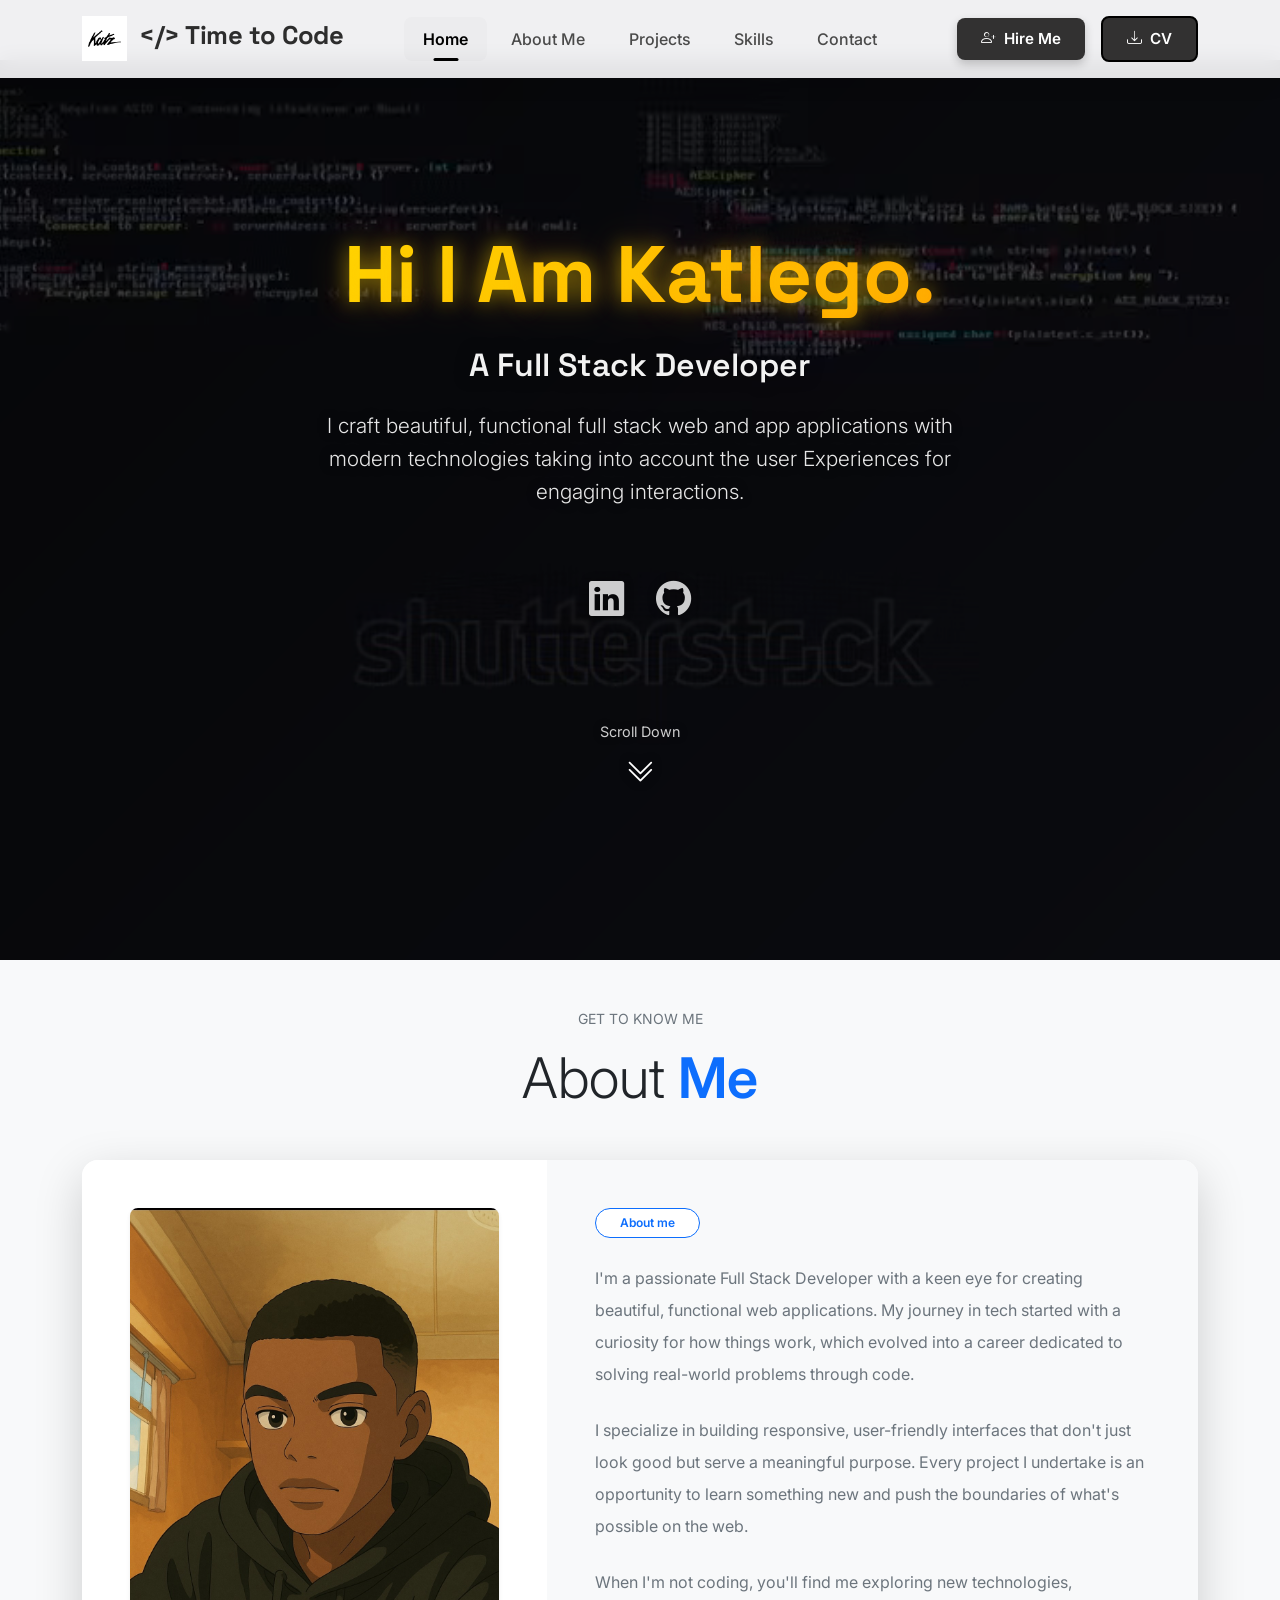
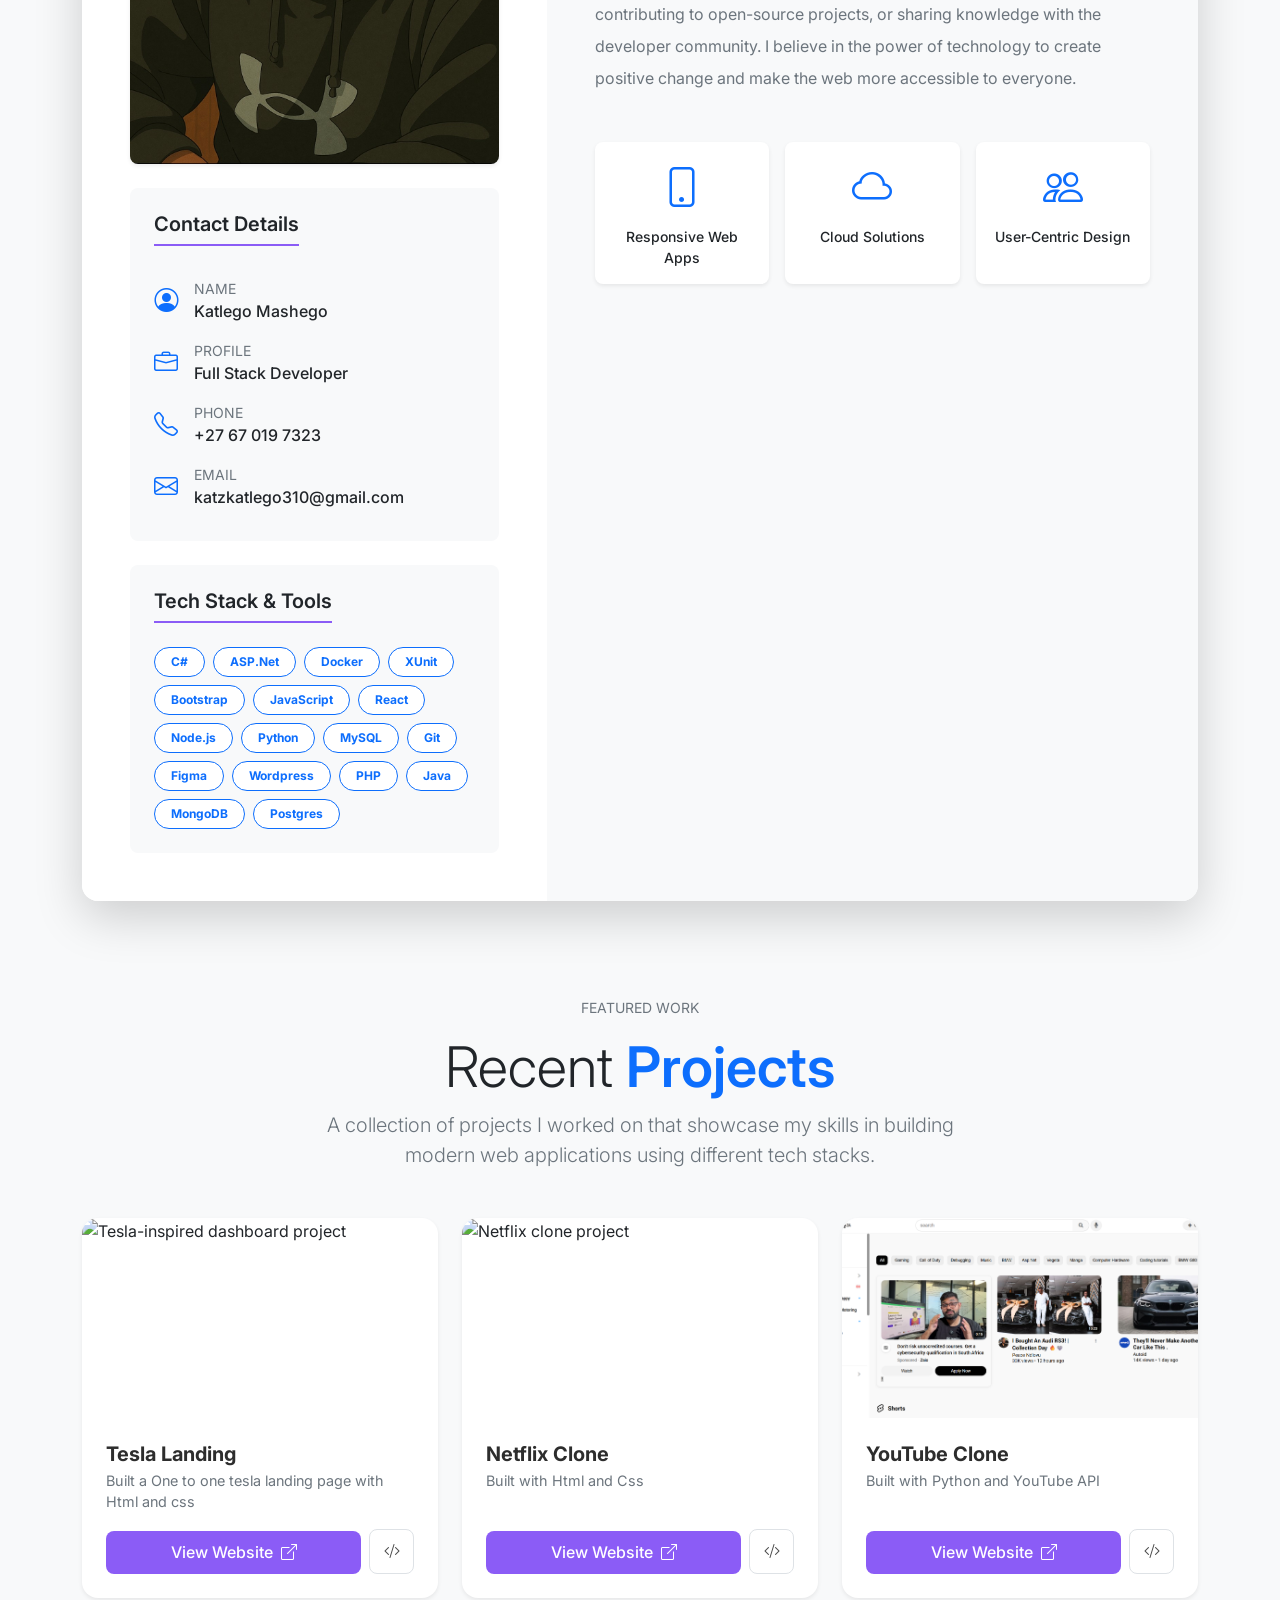
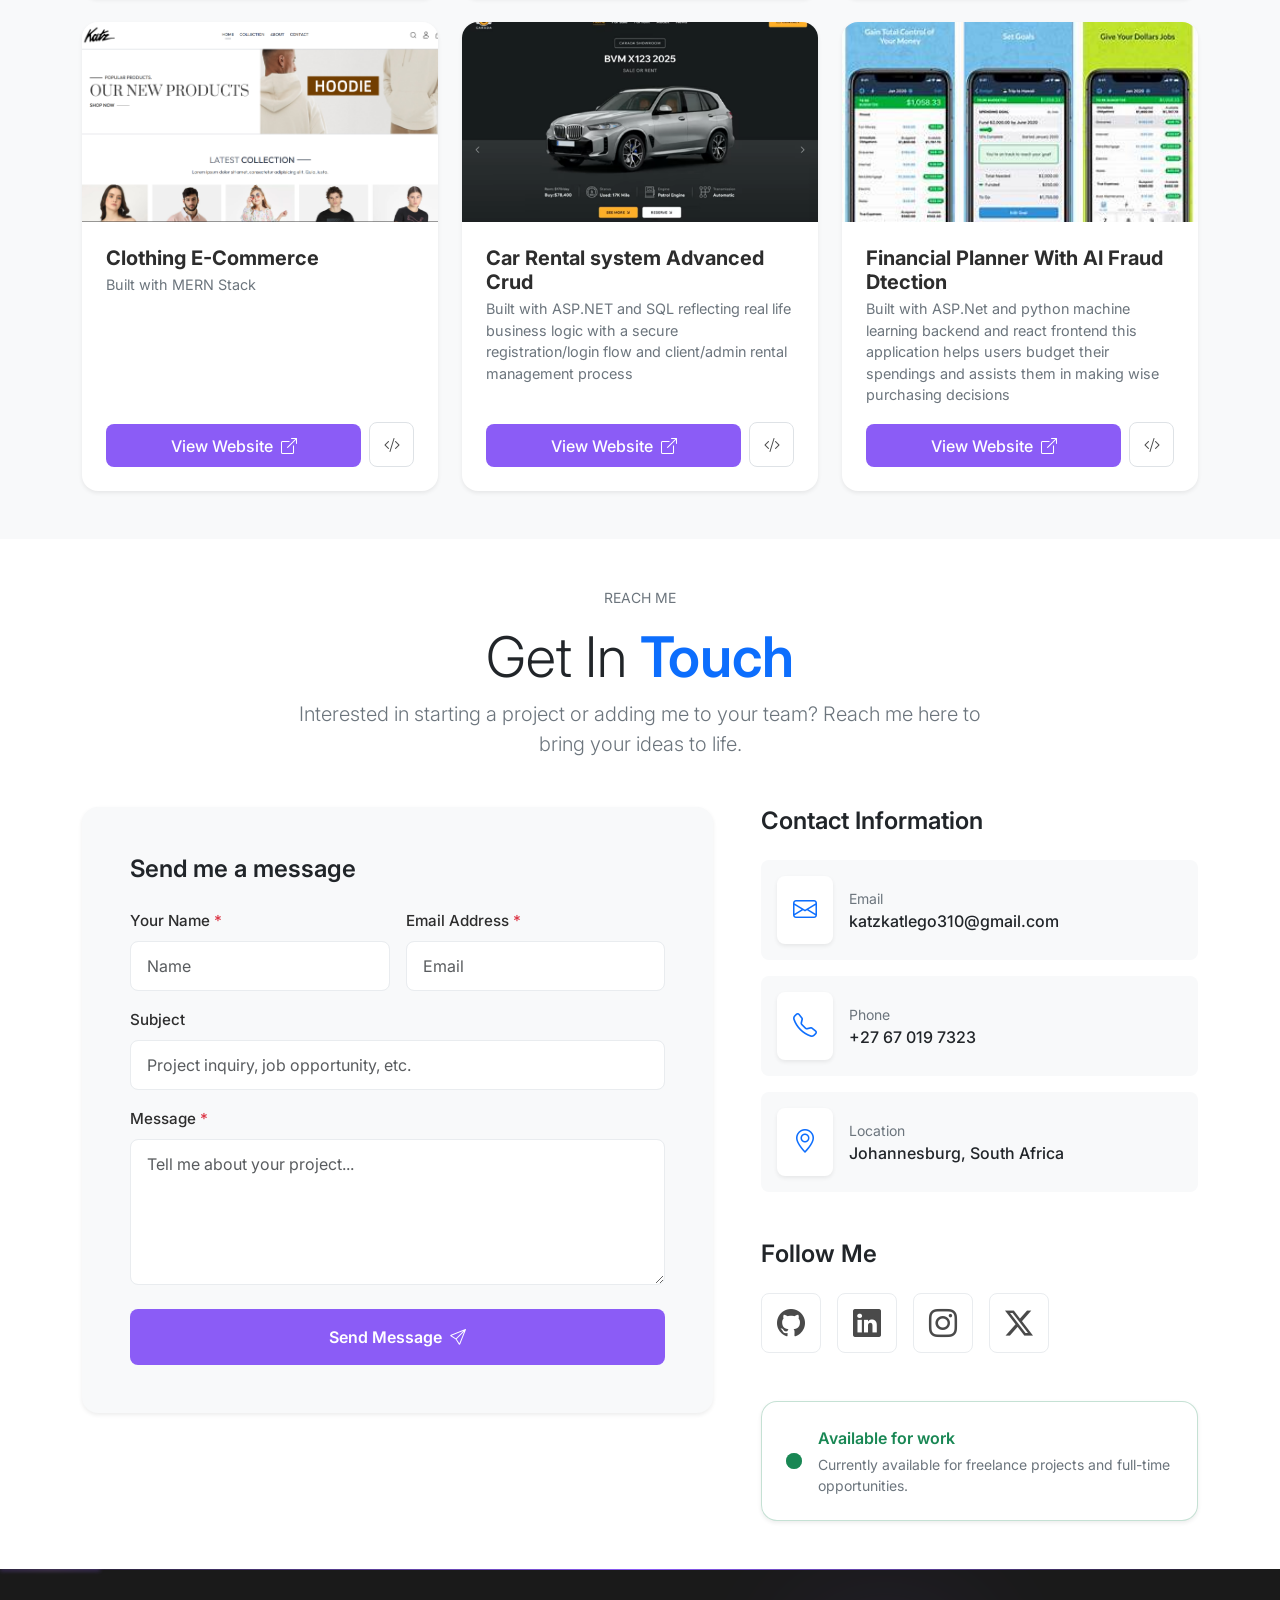
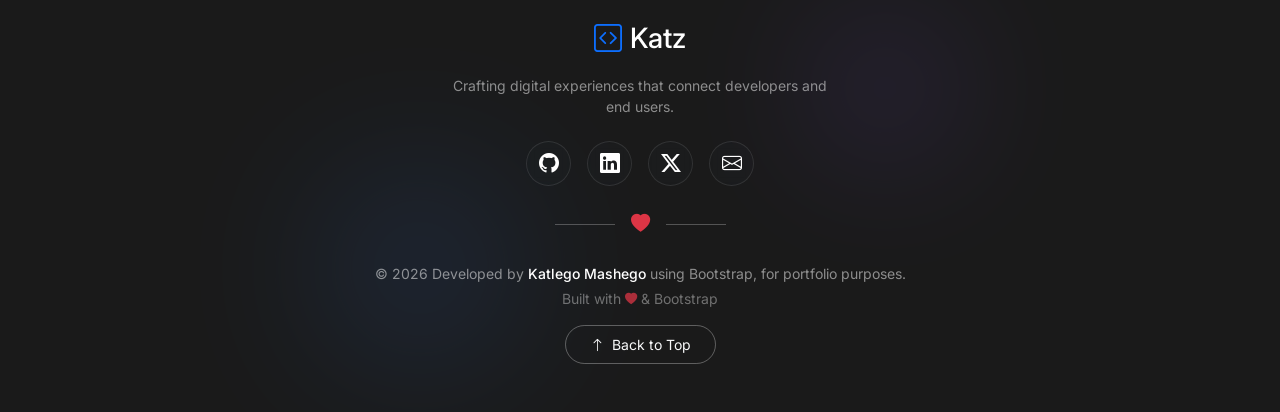
==== commit da6e4ed0: "image update" ====
--- a/Index.html
+++ b/Index.html
@@ -47,7 +47,7 @@
                         <a href="#" class="btn-hire text-decoration-none">
                             <i class="bi bi-person-plus me-2"></i>Hire Me
                         </a>
-                        <a href="#" class="btn-cv text-decoration-none">
+                        <a href="CVPrint.html" class="btn-cv text-decoration-none">
                             <i class="bi bi-download me-2"></i>CV
                         </a>
                     </div>
@@ -83,7 +83,6 @@
     <!-- Video Background -->
     <video class="hero-video" autoplay muted loop>
         <source src="Repository/Banner.webm" type="video/webm">
-        Your browser does not support the video tag.
     </video>
     
     <!-- Dark Overlay  -->
@@ -126,7 +125,7 @@
                 <div class="col-lg-5 p-4 p-lg-5 bg-white">
                     <!-- Profile Image -->
                     <div class="rounded-3 overflow-hidden mb-4 shadow-sm">
-                        <img src="Repository/IMG_0585.jpg" alt="Profile" class="img-fluid w-100">
+                        <img src="Repository/Cartoonify.jpg" alt="Profile" class="img-fluid w-100">
                     </div>
                     
                     <!-- Contact Details -->
@@ -649,6 +648,5 @@
         </div>
     </div>
 </footer>
-    
 </body>
 </html>
